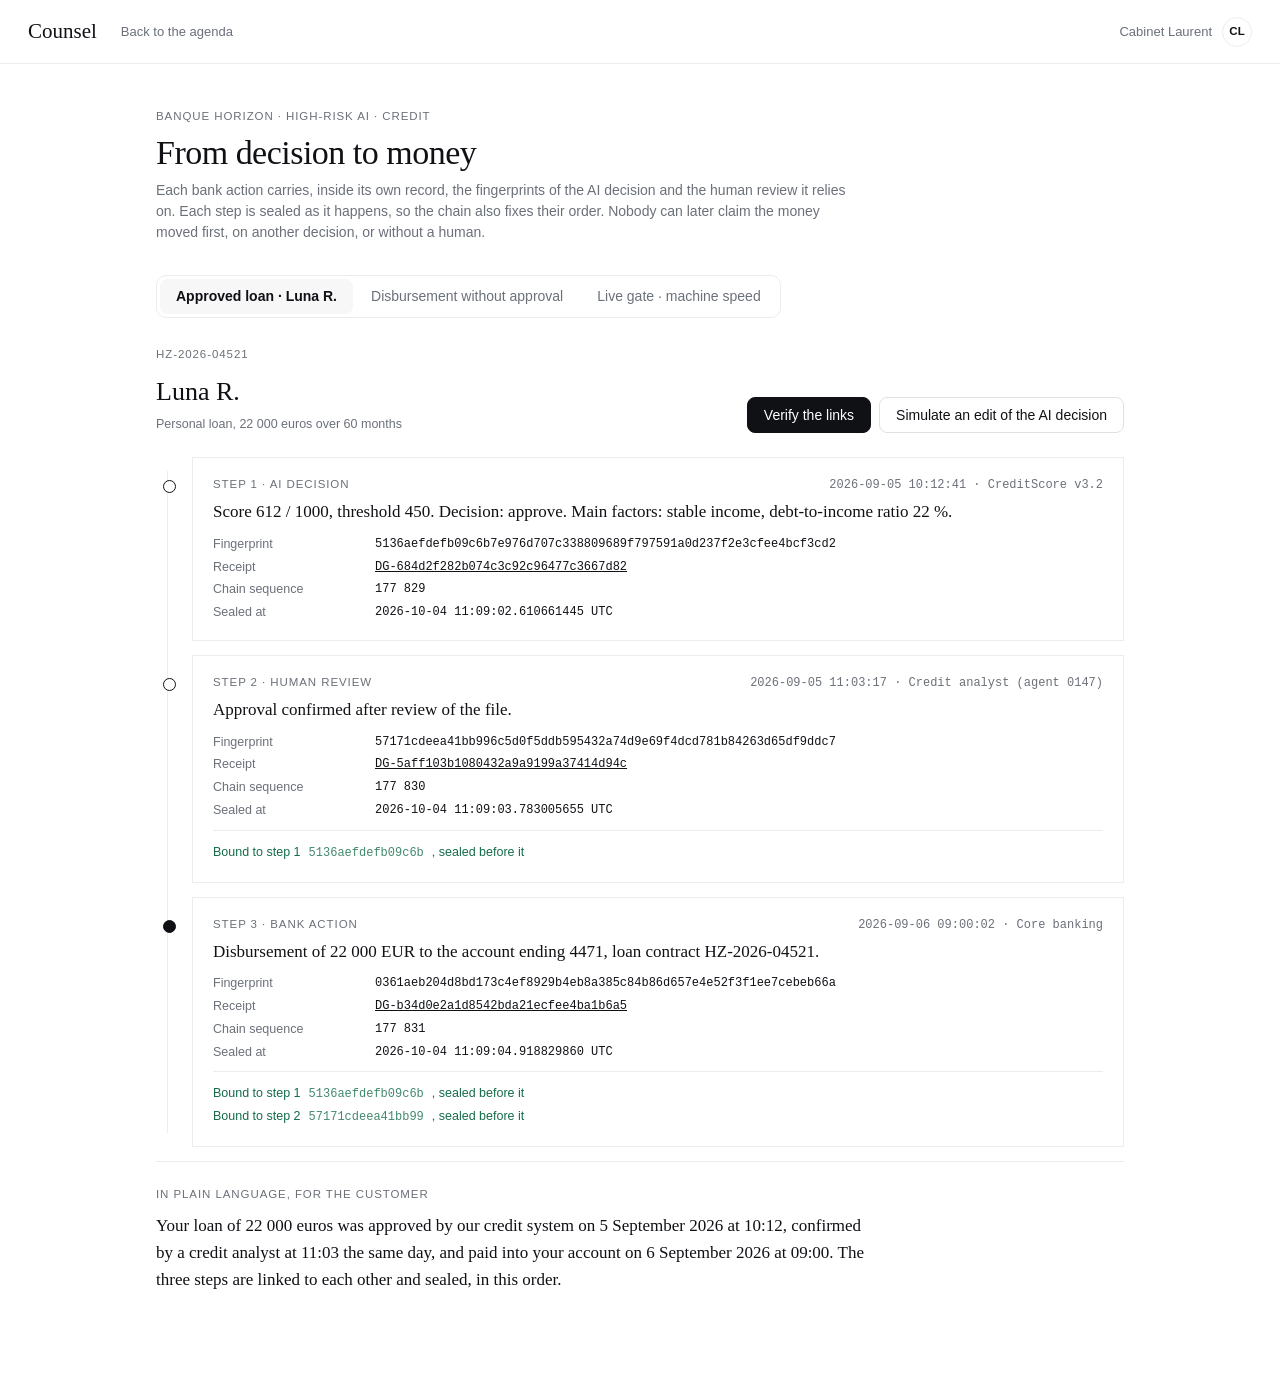
==== binding.html @ c463f679 "Counsel: the lawyer's application for disputes about AI decisions, built at the LLM x Law Hackathon " ====
<!doctype html>
<html lang="en">
<head>
<meta charset="utf-8">
<meta name="viewport" content="width=device-width, initial-scale=1">
<title>Counsel · Decision to money</title>
<style>
  :root {
    --ink: #0f1115; --body: #2b2f36; --muted: #6b7079; --faint: #a6aab1; --line: #ececef; --soft: #f7f7f8;
    --ok: #136c4a; --okbg: #f1f8f4; --risk: #b42318; --riskbg: #fdf4f3; --mark: #fbf6e9;
    --serif: "Iowan Old Style", "Palatino Linotype", Palatino, "Book Antiqua", Georgia, serif;
    --sans: Inter, -apple-system, "Segoe UI", Roboto, "Helvetica Neue", Arial, sans-serif;
    --mono: ui-monospace, "SF Mono", "Cascadia Mono", Consolas, monospace;
  }
  * { box-sizing: border-box; }
  html, body { margin: 0; background: #fff; color: var(--body); font: 14px/1.5 var(--sans); -webkit-font-smoothing: antialiased; }
  button { font: inherit; cursor: pointer; color: inherit; }
  a { color: inherit; }
  code { font-family: var(--mono); font-size: 12px; }
  .top { height: 64px; display: flex; align-items: center; gap: 24px; padding: 0 28px; border-bottom: 1px solid var(--line); position: sticky; top: 0; background: rgba(255,255,255,.96); backdrop-filter: blur(8px); z-index: 20; }
  .mark { font-family: var(--serif); font-size: 21px; color: var(--ink); text-decoration: none; }
  .back { font-size: 13px; color: var(--muted); text-decoration: none; }
  .back:hover { color: var(--ink); }
  .firm { margin-left: auto; display: flex; align-items: center; gap: 10px; color: var(--muted); font-size: 13px; }
  .av { width: 30px; height: 30px; border-radius: 50%; border: 1px solid var(--line); display: grid; place-items: center; font-size: 11.5px; color: var(--ink); font-weight: 600; }
  main { max-width: 1080px; margin: 0 auto; padding: 44px 56px 96px; }
  .eyebrow { font-size: 11.5px; letter-spacing: .08em; text-transform: uppercase; color: var(--muted); margin-bottom: 8px; }
  h1 { font-family: var(--serif); font-weight: 400; font-size: 34px; line-height: 1.15; letter-spacing: -.015em; color: var(--ink); margin: 0; }
  h2 { font-family: var(--serif); font-weight: 400; font-size: 21px; color: var(--ink); margin: 0 0 4px; }
  .lede { color: var(--muted); margin: 8px 0 0; max-width: 700px; }
  .note { font-size: 12.5px; color: var(--muted); }
  .row { display: flex; gap: 8px; flex-wrap: wrap; align-items: center; }
  .btn { height: 36px; padding: 0 16px; border-radius: 8px; border: 1px solid var(--ink); background: var(--ink); color: #fff; font-weight: 500; display: inline-flex; align-items: center; text-decoration: none; transition: opacity .15s; }
  .btn:hover { opacity: .86; }
  .btn.ghost { background: #fff; color: var(--ink); border-color: #dfe1e5; }
  .btn.ghost:hover { border-color: var(--faint); opacity: 1; }
  .vh { margin-bottom: 32px; }
  .seg { display: inline-flex; border: 1px solid var(--line); border-radius: 10px; padding: 3px; gap: 2px; margin-bottom: 28px; }
  .seg button { border: 0; background: none; padding: 7px 16px; border-radius: 8px; color: var(--muted); }
  .seg button.on { background: var(--soft); color: var(--ink); font-weight: 550; }
  .case-h { display: flex; justify-content: space-between; align-items: flex-end; gap: 24px; flex-wrap: wrap; margin-bottom: 24px; }
  .tl { position: relative; padding-left: 36px; }
  .tl::before { content: ""; position: absolute; left: 11px; top: 14px; bottom: 14px; width: 1px; background: var(--line); }
  .ev { position: relative; border: 1px solid var(--line); padding: 18px 20px; margin-bottom: 14px; background: #fff; }
  .ev::before { content: ""; position: absolute; left: -30px; top: 22px; width: 11px; height: 11px; border-radius: 50%; background: #fff; border: 1.5px solid var(--ink); }
  .ev.bank::before { background: var(--ink); }
  .ev.bad { border-color: #f1c9c4; background: var(--riskbg); }
  .ev.bad::before { border-color: var(--risk); background: var(--risk); }
  .ev.edited { border-color: #f1c9c4; }
  .ev-h { display: flex; justify-content: space-between; gap: 16px; flex-wrap: wrap; }
  .kind { font-size: 11.5px; letter-spacing: .08em; text-transform: uppercase; color: var(--muted); }
  .when { font-family: var(--mono); font-size: 12px; color: var(--muted); }
  .what { font-family: var(--serif); font-size: 17px; color: var(--ink); margin: 6px 0 10px; line-height: 1.45; }
  .meta { display: grid; grid-template-columns: 150px 1fr; gap: 4px 12px; font-size: 12.5px; }
  .meta span { color: var(--muted); }
  .meta code { color: var(--ink); word-break: break-all; }
  .links { margin-top: 10px; padding-top: 10px; border-top: 1px solid var(--line); font-size: 12.5px; }
  .lk { display: flex; gap: 8px; align-items: baseline; padding: 2px 0; }
  .lk.ok { color: var(--ok); } .lk.bad { color: var(--risk); }
  .lk code { color: inherit; opacity: .8; }
  .verdict { margin: 8px 0 28px; padding: 14px 18px; border-left: 2px solid; font-size: 14px; }
  .verdict.ok { color: var(--ok); background: var(--okbg); } .verdict.bad { color: var(--risk); background: var(--riskbg); }
  .verdict b { display: block; font-weight: 600; margin-bottom: 2px; }
  .plain { border-top: 1px solid var(--line); padding-top: 24px; margin-top: 12px; }
  .plain p { font-family: var(--serif); font-size: 17px; line-height: 1.6; color: var(--ink); max-width: 720px; margin: 8px 0 0; }
  .facts { display: grid; grid-template-columns: repeat(5, 1fr); border-top: 1px solid var(--line); border-bottom: 1px solid var(--line); margin: 8px 0 28px; }
  .facts > div { padding: 16px 18px 16px 0; }
  .facts > div + div { padding-left: 18px; border-left: 1px solid var(--line); }
  .facts span { display: block; font-size: 11.5px; letter-spacing: .06em; text-transform: uppercase; color: var(--muted); margin-bottom: 4px; }
  .facts b { font-family: var(--serif); font-weight: 400; font-size: 26px; color: var(--ink); font-variant-numeric: tabular-nums; }
  .facts small { display: block; color: var(--faint); font-size: 12px; }
  .rules { display: grid; grid-template-columns: repeat(5, 1fr); gap: 0; border: 1px solid var(--line); margin-bottom: 24px; }
  .rules div { padding: 12px 14px; font-size: 12.5px; color: var(--muted); }
  .rules div + div { border-left: 1px solid var(--line); }
  .rules b { display: block; color: var(--ink); font-weight: 550; font-size: 13px; }
  .tbl { width: 100%; border-collapse: collapse; }
  .tbl th { text-align: left; font-weight: 500; font-size: 11.5px; letter-spacing: .06em; text-transform: uppercase; color: var(--muted); padding: 0 14px 10px 0; border-bottom: 1px solid var(--line); }
  .tbl td { padding: 11px 14px 11px 0; border-bottom: 1px solid var(--line); font-size: 13px; vertical-align: top; }
  .tbl tbody tr { cursor: pointer; } .tbl tbody tr:hover td { background: var(--soft); }
  .tbl tr.on td { background: var(--mark); }
  .tbl .m { font-family: var(--mono); font-size: 12px; color: var(--muted); white-space: nowrap; }
  .reason { color: var(--risk); }
  .proofbox { border: 1px solid var(--line); padding: 18px 20px; margin-top: 24px; }
  .path { font-family: var(--mono); font-size: 11.5px; color: var(--muted); line-height: 1.7; max-height: 160px; overflow: auto; margin-top: 8px; word-break: break-all; }
  @media (max-width: 860px) {
    .facts, .rules { grid-template-columns: 1fr 1fr; } .facts > div + div, .rules div + div { border-left: 0; padding-left: 0; }
    .top { padding: 0 16px; } .firm span { display: none; }
    main { padding: 28px 16px 72px; }
    .meta { grid-template-columns: 1fr; }
  }
</style>
</head>
<body>
<header class="top">
  <a class="mark" href="index.html">Counsel</a>
  <a class="back" href="index.html">Back to the agenda</a>
  <div class="firm"><span>Cabinet Laurent</span><div class="av">CL</div></div>
</header>

<main>
  <div class="vh"><div class="eyebrow">Banque Horizon · high-risk AI · credit</div><h1>From decision to money</h1>
    <p class="lede">Each bank action carries, inside its own record, the fingerprints of the AI decision and the human review it relies on. Each step is sealed as it happens, so the chain also fixes their order. Nobody can later claim the money moved first, on another decision, or without a human.</p></div>
  <div class="seg" id="seg"><button data-case="0" class="on">Approved loan · Luna R.</button><button data-case="1">Disbursement without approval</button><button data-case="2">Live gate · machine speed</button></div>
  <div id="case"></div>
</main>

<script>
/* Fictional bank and customers. Each event: leaf = SHA-256(random value + "\n" + record).
   A bank action's record contains the leaves of the events it relies on ("binds"). */
const CASES = [
  { ref: "HZ-2026-04521", who: "Luna R.", title: "Personal loan, 22 000 euros over 60 months", events: [
    { n: 1, kind: "AI decision", at: "2026-09-05 10:12:41", system: "CreditScore v3.2", decision: "approve",
      text: "Score 612 / 1000, threshold 450. Decision: approve. Main factors: stable income, debt-to-income ratio 22 %." },
    { n: 2, kind: "Human review", at: "2026-09-05 11:03:17", system: "Credit analyst (agent 0147)", decision: "confirmed", bindsTo: [1],
      text: "Approval confirmed after review of the file." },
    { n: 3, kind: "Bank action", at: "2026-09-06 09:00:02", system: "Core banking", bank: true, bindsTo: [1, 2],
      text: "Disbursement of 22 000 EUR to the account ending 4471, loan contract HZ-2026-04521." } ],
    salts: ["3e8a1f6c0d9b2e7a4c5f8b1d6e0a9c32", "b72d4e9a1c6f3b8e0d5a2c7f9e1b4d68", "0f6c3a9e2d7b1f4c8e5a0d3b6f9c2e15"] },
  { ref: "HZ-2026-04588", who: "File HZ-2026-04588", title: "Personal loan, 9 500 euros over 36 months", events: [
    { n: 1, kind: "AI decision", at: "2026-09-18 14:22:09", system: "CreditScore v3.2", decision: "refuse",
      text: "Score 391 / 1000, threshold 450. Decision: refuse. Main factors: debt-to-income ratio 47 %, recent payment incidents." },
    { n: 2, kind: "Bank action", at: "2026-09-18 16:40:55", system: "Core banking", bank: true, bindsTo: [],
      text: "Disbursement of 9 500 EUR to the account ending 2290, loan contract HZ-2026-04588." } ],
    salts: ["d41c7e2a9f0b6d3e8c1a5f2b7e4d0c96", "6a0e3d8b2f5c9e1a7d4b0f6c3e8a2d51"] }
];
/* Real receipts, production chain, sealed in this order (demo1, 4 October 2026). Do not edit the events or random values. */
const RECEIPTS = [
  [{ id: "DG-684d2f282b074c3c92c96477c3667d82", seq: 177829, ns: "1791112142610661445" },
   { id: "DG-5aff103b1080432a9a9199a37414d94c", seq: 177830, ns: "1791112143783005655" },
   { id: "DG-b34d0e2a1d8542bda21ecfee4ba1b6a5", seq: 177831, ns: "1791112144918829860" }],
  [{ id: "DG-ecfeb9b0c8854c5e8738f6a73da0c3c7", seq: 177832, ns: "1791112146118352904" },
   { id: "DG-bfef67c50137499c9078c299ecd894c8", seq: 177833, ns: "1791112147284500848" }]
];

/* ---------- SHA-256 ---------- */
function sha256js(msg) {
  const K = [0x428a2f98,0x71374491,0xb5c0fbcf,0xe9b5dba5,0x3956c25b,0x59f111f1,0x923f82a4,0xab1c5ed5,
    0xd807aa98,0x12835b01,0x243185be,0x550c7dc3,0x72be5d74,0x80deb1fe,0x9bdc06a7,0xc19bf174,
    0xe49b69c1,0xefbe4786,0x0fc19dc6,0x240ca1cc,0x2de92c6f,0x4a7484aa,0x5cb0a9dc,0x76f988da,
    0x983e5152,0xa831c66d,0xb00327c8,0xbf597fc7,0xc6e00bf3,0xd5a79147,0x06ca6351,0x14292967,
    0x27b70a85,0x2e1b2138,0x4d2c6dfc,0x53380d13,0x650a7354,0x766a0abb,0x81c2c92e,0x92722c85,
    0xa2bfe8a1,0xa81a664b,0xc24b8b70,0xc76c51a3,0xd192e819,0xd6990624,0xf40e3585,0x106aa070,
    0x19a4c116,0x1e376c08,0x2748774c,0x34b0bcb5,0x391c0cb3,0x4ed8aa4a,0x5b9cca4f,0x682e6ff3,
    0x748f82ee,0x78a5636f,0x84c87814,0x8cc70208,0x90befffa,0xa4506ceb,0xbef9a3f7,0xc67178f2];
  const H = [0x6a09e667,0xbb67ae85,0x3c6ef372,0xa54ff53a,0x510e527f,0x9b05688c,0x1f83d9ab,0x5be0cd19];
  const len = msg.length, total = ((len + 9 + 63) >> 6) << 6, m = new Uint8Array(total);
  m.set(msg); m[len] = 0x80;
  const bits = len * 8, dv = new DataView(m.buffer);
  dv.setUint32(total - 8, Math.floor(bits / 0x100000000)); dv.setUint32(total - 4, bits >>> 0);
  const W = new Uint32Array(64), r = (x, n) => (x >>> n) | (x << (32 - n));
  for (let o = 0; o < total; o += 64) {
    for (let i = 0; i < 16; i++) W[i] = dv.getUint32(o + i * 4);
    for (let i = 16; i < 64; i++) {
      const s0 = r(W[i-15], 7) ^ r(W[i-15], 18) ^ (W[i-15] >>> 3), s1 = r(W[i-2], 17) ^ r(W[i-2], 19) ^ (W[i-2] >>> 10);
      W[i] = (W[i-16] + s0 + W[i-7] + s1) >>> 0;
    }
    let [a, b, c, d, e, f, g, h] = H;
    for (let i = 0; i < 64; i++) {
      const t1 = (h + (r(e, 6) ^ r(e, 11) ^ r(e, 25)) + ((e & f) ^ (~e & g)) + K[i] + W[i]) >>> 0;
      const t2 = ((r(a, 2) ^ r(a, 13) ^ r(a, 22)) + ((a & b) ^ (a & c) ^ (b & c))) >>> 0;
      h = g; g = f; f = e; e = (d + t1) >>> 0; d = c; c = b; b = a; a = (t1 + t2) >>> 0;
    }
    H[0] = (H[0] + a) >>> 0; H[1] = (H[1] + b) >>> 0; H[2] = (H[2] + c) >>> 0; H[3] = (H[3] + d) >>> 0;
    H[4] = (H[4] + e) >>> 0; H[5] = (H[5] + f) >>> 0; H[6] = (H[6] + g) >>> 0; H[7] = (H[7] + h) >>> 0;
  }
  return H.map(x => x.toString(16).padStart(8, "0")).join("");
}
const enc = x => new TextEncoder().encode(x);

/* What the bank sealed at the time: each record includes the fingerprints of the events it binds to. */
const record = (ev, binds) => JSON.stringify({ n: ev.n, kind: ev.kind, at: ev.at, system: ev.system, decision: ev.decision || null, text: ev.text, binds });
const SEALED = CASES.map(c => {
  const leaves = [];
  c.events.forEach((ev, i) => {
    const binds = (ev.bindsTo || []).map(k => leaves[k - 1]);
    leaves.push(sha256js(enc(c.salts[i] + "\n" + record(ev, binds))));
  });
  return leaves;
});

let cur = 0;
const edits = [{}, {}];
const $ = id => document.getElementById(id);
const VERIFY = id => `https://www.recognitium.com/verify/${encodeURIComponent(id)}`;
const fmtSeq = n => String(n).replace(/\B(?=(\d{3})+(?!\d))/g, " ");
const nsUTC = ns => new Date(+ns.slice(0, -9) * 1000).toISOString().slice(0, 19).replace("T", " ") + "." + ns.slice(-9) + " UTC";
const MONTHS = ["January", "February", "March", "April", "May", "June", "July", "August", "September", "October", "November", "December"];
const day = at => { const [y, m, d] = at.slice(0, 10).split("-"); return `${+d} ${MONTHS[+m - 1]} ${y}`; };

/* The lawyer's check: recompute each event from what was disclosed, then test every link and the order. */
function check(ci) {
  const c = CASES[ci], seals = SEALED[ci], now = [], out = [];
  c.events.forEach((ev0, i) => {
    const ev = edits[ci][ev0.n] ? { ...ev0, text: edits[ci][ev0.n] } : ev0;
    const binds = (ev.bindsTo || []).map(k => seals[k - 1]); // the fingerprints written inside the record when it was sealed
    const leaf = sha256js(enc(c.salts[i] + "\n" + record(ev, binds)));
    now.push(leaf);
    const intact = leaf === seals[i];
    const links = (ev.bindsTo || []).map(k => {
      const r = RECEIPTS[ci][k - 1], mine = RECEIPTS[ci][i];
      const still = now[k - 1] === seals[k - 1];
      const before = !r || !mine || r.seq < mine.seq;
      return { k, ok: still && before, still, before };
    });
    out.push({ ev, leaf, intact, links });
  });
  const findings = [];
  out.forEach(o => { if (!o.intact) findings.push(`Step ${o.ev.n} (${o.ev.kind}) was changed after it was sealed.`); });
  out.forEach(o => o.links.forEach(l => { if (!l.still) findings.push(`Step ${o.ev.n} relies on step ${l.k}, which no longer matches the version it was bound to.`); }));
  out.filter(o => o.ev.kind === "Bank action").forEach(o => {
    const bound = (o.ev.bindsTo || []).map(k => c.events[k - 1]);
    const approved = bound.some(b => b.kind === "AI decision" && b.decision === "approve");
    const human = bound.some(b => b.kind === "Human review");
    if (!approved) {
      const any = c.events.find(e => e.kind === "AI decision");
      findings.push(`Money moved without a recorded approval. The disbursement references no decision${any ? `, and the only AI decision on file was to ${any.decision}` : ""}.`);
    } else if (!human) findings.push("Money moved on an AI decision with no recorded human review.");
  });
  return { out, findings };
}

function render() {
  document.querySelectorAll("#seg button").forEach(b => b.classList.toggle("on", +b.dataset.case === cur));
  if (cur === 2) return renderGate();
  const c = CASES[cur], { out, findings } = check(cur), ok = !findings.length;
  const plain = ok
    ? `Your loan of 22 000 euros was approved by our credit system on ${day(c.events[0].at)} at ${c.events[0].at.slice(11, 16)}, confirmed by a credit analyst at ${c.events[1].at.slice(11, 16)} the same day, and paid into your account on ${day(c.events[2].at)} at ${c.events[2].at.slice(11, 16)}. The three steps are linked to each other and sealed, in this order.`
    : cur === 1 && !Object.keys(edits[1]).length
      ? `On ${day(c.events[1].at)} at ${c.events[1].at.slice(11, 16)}, 9 500 euros were paid out on file ${c.ref}. The only AI decision on file, at ${c.events[0].at.slice(11, 16)} the same day, was a refusal, and no human review is recorded. The payment does not refer to any decision. This needs an explanation before anyone answers the customer.`
      : `The record no longer holds together: at least one step was changed after it was sealed. Nothing in it can be relied on until the bank produces the original.`;
  $("case").innerHTML = `
    <div class="case-h"><div><div class="eyebrow">${c.ref}</div><h2 style="font-size:26px">${c.who}</h2><div class="note">${c.title}</div></div>
      <div class="row"><button class="btn" data-act="verify">Verify the links</button>${cur === 0 ? `<button class="btn ghost" data-act="edit">${edits[0][1] ? "Undo the edit" : "Simulate an edit of the AI decision"}</button>` : ""}</div></div>
    <div id="verdict"></div>
    <div class="tl">${out.map((o, i) => {
      const r = RECEIPTS[cur][i], bad = !o.intact || o.links.some(l => !l.ok) || (o.ev.kind === "Bank action" && findings.some(f => f.startsWith("Money")));
      return `<div class="ev${o.ev.bank ? " bank" : ""}${bad ? " bad" : ""}">
        <div class="ev-h"><span class="kind">Step ${o.ev.n} · ${o.ev.kind}</span><span class="when">${o.ev.at} · ${o.ev.system}</span></div>
        <div class="what">${o.ev.text}</div>
        <div class="meta"><span>Fingerprint</span><code>${o.leaf}</code>
          ${r ? `<span>Receipt</span><code><a href="${VERIFY(r.id)}" target="_blank" rel="noopener">${r.id}</a></code><span>Chain sequence</span><code>${fmtSeq(r.seq)}</code><span>Sealed at</span><code>${nsUTC(r.ns)}</code>` : ""}</div>
        ${o.ev.kind !== "AI decision" ? `<div class="links">${o.links.length ? o.links.map(l => `<div class="lk ${l.ok ? "ok" : "bad"}">${l.ok ? "Bound to" : "Broken link to"} step ${l.k} <code>${SEALED[cur][l.k - 1].slice(0, 16)}</code>${l.ok ? (RECEIPTS[cur][l.k - 1] ? ", sealed before it" : "") : !l.still ? ", which changed since" : ", sealed after it"}</div>`).join("")
          : `<div class="lk bad">Bound to nothing: this record carries no decision fingerprint.</div>`}</div>` : ""}
      </div>`; }).join("")}</div>
    <div class="plain"><div class="eyebrow">${ok ? "In plain language, for the customer" : "In plain language, for the lawyer"}</div><p>${plain}</p></div>`;
}

/* ---------- the live gate: every state change verified before it commits, at machine speed ---------- */
/* The sealed Merkle root of the whole stream (production chain, demo1). Do not edit STREAM: this seals its exact output. */
const GATE_RECEIPT = { id: "DG-8f5ff1f17f434b2b8f0dbffca1412d92", seq: 177848, ns: "1791112545607752342", hash: "1626b50c6e28f115cee43d2d900f74a02517ea09e7704222335007d08d3494d3" };
const STREAM = (() => {
  let s = 4102026;
  const rnd = () => (s = (s * 1103515245 + 12345) % 2147483648) / 2147483648;
  const hex = n => Array.from({ length: n }, () => "0123456789abcdef"[Math.floor(rnd() * 16)]).join("");
  const t0 = Date.UTC(2026, 9, 2, 7, 0, 0);
  const fmt = ms => new Date(ms + 2 * 3600e3).toISOString().slice(0, 19).replace("T", " ");
  const decisions = [], ev = [];
  let t = t0;
  for (let i = 0; i < 600; i++) {
    t += 2000 + Math.floor(rnd() * 8000);
    const amount = (3 + Math.floor(rnd() * 37)) * 500, score = 300 + Math.floor(rnd() * 600);
    const d = { i, kind: "AI decision", t, at: fmt(t), contract: "HZ-2026-" + String(10000 + i).padStart(5, "0"), amount, score, decision: score >= 450 ? "approve" : "refuse", salt: hex(32) };
    d.leaf = sha256js(enc(d.salt + "\n" + JSON.stringify({ kind: d.kind, at: d.at, contract: d.contract, amount: d.amount, score: d.score, decision: d.decision })));
    decisions.push(d); ev.push(d);
  }
  const req = (t, d, extra = {}) => ({ kind: "State change", t, contract: d ? d.contract : "HZ-2026-" + (90000 + Math.floor(rnd() * 999)), amount: d ? d.amount : (4 + Math.floor(rnd() * 20)) * 500,
    account: "…" + (1000 + Math.floor(rnd() * 8999)), ref: d ? d.leaf : null, salt: hex(32), ...extra });
  decisions.filter(d => d.decision === "approve").forEach(d => ev.push(req(d.t + 30000 + Math.floor(rnd() * 270000), d)));
  [37, 211, 404].forEach(k => { const d = decisions.filter(x => x.decision === "approve")[k % 300]; ev.push(req(d.t + 900000, d)); });       // replay
  [88, 150].forEach(k => { const d = decisions.filter(x => x.decision === "approve")[k]; ev.push(req(d.t + 400000, d, { amount: d.amount + 2500 })); }); // above the approval
  [12, 140].forEach(k => { const d = decisions.filter(x => x.decision === "refuse")[k]; ev.push(req(d.t + 120000, d)); });                   // cites a refusal
  [t0 + 1800000, t0 + 3600000].forEach(tt => ev.push(req(tt, null)));                                                                        // cites nothing
  ev.push(req(t0 + 2400000, null, { ref: sha256js(enc("not a sealed decision")) }));                                                         // cites a forged fingerprint
  { const d = decisions[520]; ev.push(req(decisions[400].t + 1000, d)); }                                                                    // cites a decision sealed later
  ev.sort((a, b) => a.t - b.t || (a.kind === "AI decision" ? -1 : 1));
  ev.forEach(e => { e.at = fmt(e.t); });
  return { decisions, ev };
})();

function runGate() {
  const t0 = performance.now();
  const sealed = new Map(), used = new Set(), records = [], blocked = [];
  let committed = 0;
  for (const e of STREAM.ev) {
    if (e.kind === "AI decision") { sealed.set(e.leaf, e); records.push(e.leaf); continue; }
    let reason = null;
    const d = e.ref ? sealed.get(e.ref) : null;
    if (!e.ref) reason = "Cites no decision";
    else if (!d) reason = STREAM.decisions.some(x => x.leaf === e.ref) ? "Cites a decision sealed after the request" : "Cites a fingerprint that is not in the sealed chain";
    else if (d.decision !== "approve") reason = "Cites a refusal";
    else if (d.contract !== e.contract || e.amount > d.amount) reason = "Amount above the approved amount";
    else if (used.has(e.ref)) reason = "Decision already used";
    if (!reason) { used.add(e.ref); committed++; }
    const rec = { kind: e.kind, at: e.at, contract: e.contract, amount: e.amount, account: e.account, binds: e.ref ? [e.ref] : [], outcome: reason ? "refused" : "committed", reason };
    const leaf = sha256js(enc(e.salt + "\n" + JSON.stringify(rec)));
    records.push(leaf);
    if (reason) blocked.push({ ...rec, leaf, idx: records.length - 1 });
  }
  const levels = [records];
  while (levels[levels.length - 1].length > 1) {
    const L = levels[levels.length - 1], up = [];
    for (let i = 0; i < L.length; i += 2) up.push(sha256js(enc(L[i] + (L[i + 1] || L[i]))));
    levels.push(up);
  }
  const ms = performance.now() - t0;
  return { changes: STREAM.ev.length - STREAM.decisions.length, decisions: STREAM.decisions.length, committed, blocked, records, levels, root: levels[levels.length - 1][0], ms };
}

function proofFor(levels, idx) {
  const path = [];
  for (let l = 0; l < levels.length - 1; l++) {
    const L = levels[l], sib = idx ^ 1;
    path.push({ hash: L[sib] !== undefined ? L[sib] : L[idx], left: (idx & 1) === 1 });
    idx >>= 1;
  }
  return path;
}
const climb = (leaf, path) => path.reduce((h, p) => sha256js(enc(p.left ? p.hash + h : h + p.hash)), leaf);

let gate = null, gateSel = null;
function renderGate() {
  const g = gate, n = x => String(x).replace(/\B(?=(\d{3})+(?!\d))/g, " ");
  const b = gateSel !== null && g ? g.blocked[gateSel] : null, path = b ? proofFor(g.levels, b.idx) : null;
  $("case").innerHTML = `
    <div class="case-h"><div><div class="eyebrow">Banque Horizon · Friday 2 October 2026 · core banking stream</div><h2 style="font-size:26px">Every state change, checked before it commits</h2>
      <div class="note">A bank changes state faster than any human can check. The gate verifies each change against the sealed chain, with SHA-256 only, then seals the outcome.</div></div>
      <button class="btn" data-act="run">${g ? "Run the stream again" : "Run the day's stream"}</button></div>
    <div class="rules"><div><b>Exists</b>The cited decision is in the sealed chain</div><div><b>Approves</b>It is an approval, not a refusal</div><div><b>Matches</b>Same contract, amount not above</div><div><b>Before</b>Sealed before the request</div><div><b>Single use</b>Never used by another change</div></div>
    ${g ? `<div class="facts">
      <div><span>State changes</span><b>${n(g.changes)}</b><small>after ${n(g.decisions)} AI decisions</small></div>
      <div><span>Committed</span><b>${n(g.committed)}</b><small>each bound to its decision</small></div>
      <div><span>Blocked</span><b style="color:var(--risk)">${g.blocked.length}</b><small>sealed with their reason</small></div>
      <div><span>Verification</span><b>${g.ms < 1000 ? Math.round(g.ms) + " ms" : (g.ms / 1000).toFixed(1) + " s"}</b><small>for the whole day, in this browser</small></div>
      <div><span>Rate</span><b>${n(Math.round(g.records.length / (g.ms / 1000)))}</b><small>records per second</small></div></div>
    <div class="verdict ${GATE_RECEIPT.id && g.root !== GATE_RECEIPT.hash ? "bad" : "ok"}"><b>${n(g.records.length)} records, one seal.</b>Merkle root <code>${g.root}</code>${GATE_RECEIPT.id ? `<br>${g.root === GATE_RECEIPT.hash ? "Matches" : "Does NOT match"} receipt <a href="${VERIFY(GATE_RECEIPT.id)}" target="_blank" rel="noopener">${GATE_RECEIPT.id}</a>, chain sequence ${fmtSeq(GATE_RECEIPT.seq)}.` : ""}</div>
    <div class="sec-h" style="display:flex;justify-content:space-between;align-items:baseline;margin:8px 0 12px"><h2>Blocked before they committed</h2><span class="note">Each goes to a human queue. Click one for its proof.</span></div>
    <table class="tbl"><thead><tr><th>Time</th><th>Contract</th><th>Amount</th><th>Reason</th></tr></thead><tbody>
      ${g.blocked.map((x, i) => `<tr data-b="${i}" class="${gateSel === i ? "on" : ""}"><td class="m">${x.at}</td><td class="m">${x.contract}</td><td class="m">${n(x.amount)} EUR</td><td class="reason">${x.reason}</td></tr>`).join("")}</tbody></table>
    ${b ? `<div class="proofbox"><div class="eyebrow">Proof for this refusal, without disclosing the other ${n(g.records.length - 1)} records</div>
      <div class="meta"><span>Record fingerprint</span><code>${b.leaf}</code><span>Position</span><code>${n(b.idx + 1)} of ${n(g.records.length)}</code><span>Inclusion path</span><code>${path.length} hashes</code></div>
      <div class="path">${path.map((p, k) => `${k + 1}. ${p.left ? "left " : "right"} ${p.hash}`).join("<br>")}</div>
      <div class="row" style="margin-top:14px"><button class="btn" data-act="incl">Verify inclusion</button></div><div id="inclres"></div></div>` : ""}`
    : `<p class="note">${n(STREAM.decisions.length)} AI decisions and ${n(STREAM.ev.length - STREAM.decisions.length)} core banking requests from one day, with a few anomalies hidden inside: replays, amounts above the approval, payments citing refusals, citing nothing, citing a forged fingerprint, or citing a decision sealed later.</p>`}`;
}

document.addEventListener("click", e => {
  const s = e.target.closest("#seg button");
  if (s) { cur = +s.dataset.case; return render(); }
  const tr = e.target.closest("tr[data-b]");
  if (tr) { gateSel = +tr.dataset.b; return renderGate(); }
  const el = e.target.closest("[data-act]");
  if (!el) return;
  if (el.dataset.act === "run") { gate = runGate(); gateSel = null; return renderGate(); }
  if (el.dataset.act === "incl") {
    const b = gate.blocked[gateSel], ok = climb(b.leaf, proofFor(gate.levels, b.idx)) === gate.root;
    $("inclres").innerHTML = `<div class="verdict ${ok ? "ok" : "bad"}" style="margin:14px 0 0">${ok ? `<b>Included.</b>Climbing ${proofFor(gate.levels, b.idx).length} hashes from this record reaches the sealed root. This refusal was recorded that day, and cannot be removed without breaking the seal.` : "<b>Not included.</b>"}</div>`;
    return;
  }
  if (el.dataset.act === "edit") {
    if (edits[0][1]) delete edits[0][1]; else edits[0][1] = CASES[0].events[0].text.replace("612", "512");
    render(); return;
  }
  if (el.dataset.act === "verify") {
    const { findings } = check(cur);
    $("verdict").innerHTML = findings.length
      ? `<div class="verdict bad"><b>${findings.length === 1 ? "One finding" : findings.length + " findings"}</b>${findings.join("<br>")}</div>`
      : `<div class="verdict ok"><b>Every link holds.</b>The AI decision, the human review and the payment are each unchanged; each one carries the fingerprint of the step before it, and the chain sealed them in this order.</div>`;
  }
});

render();
</script>
</body>
</html>
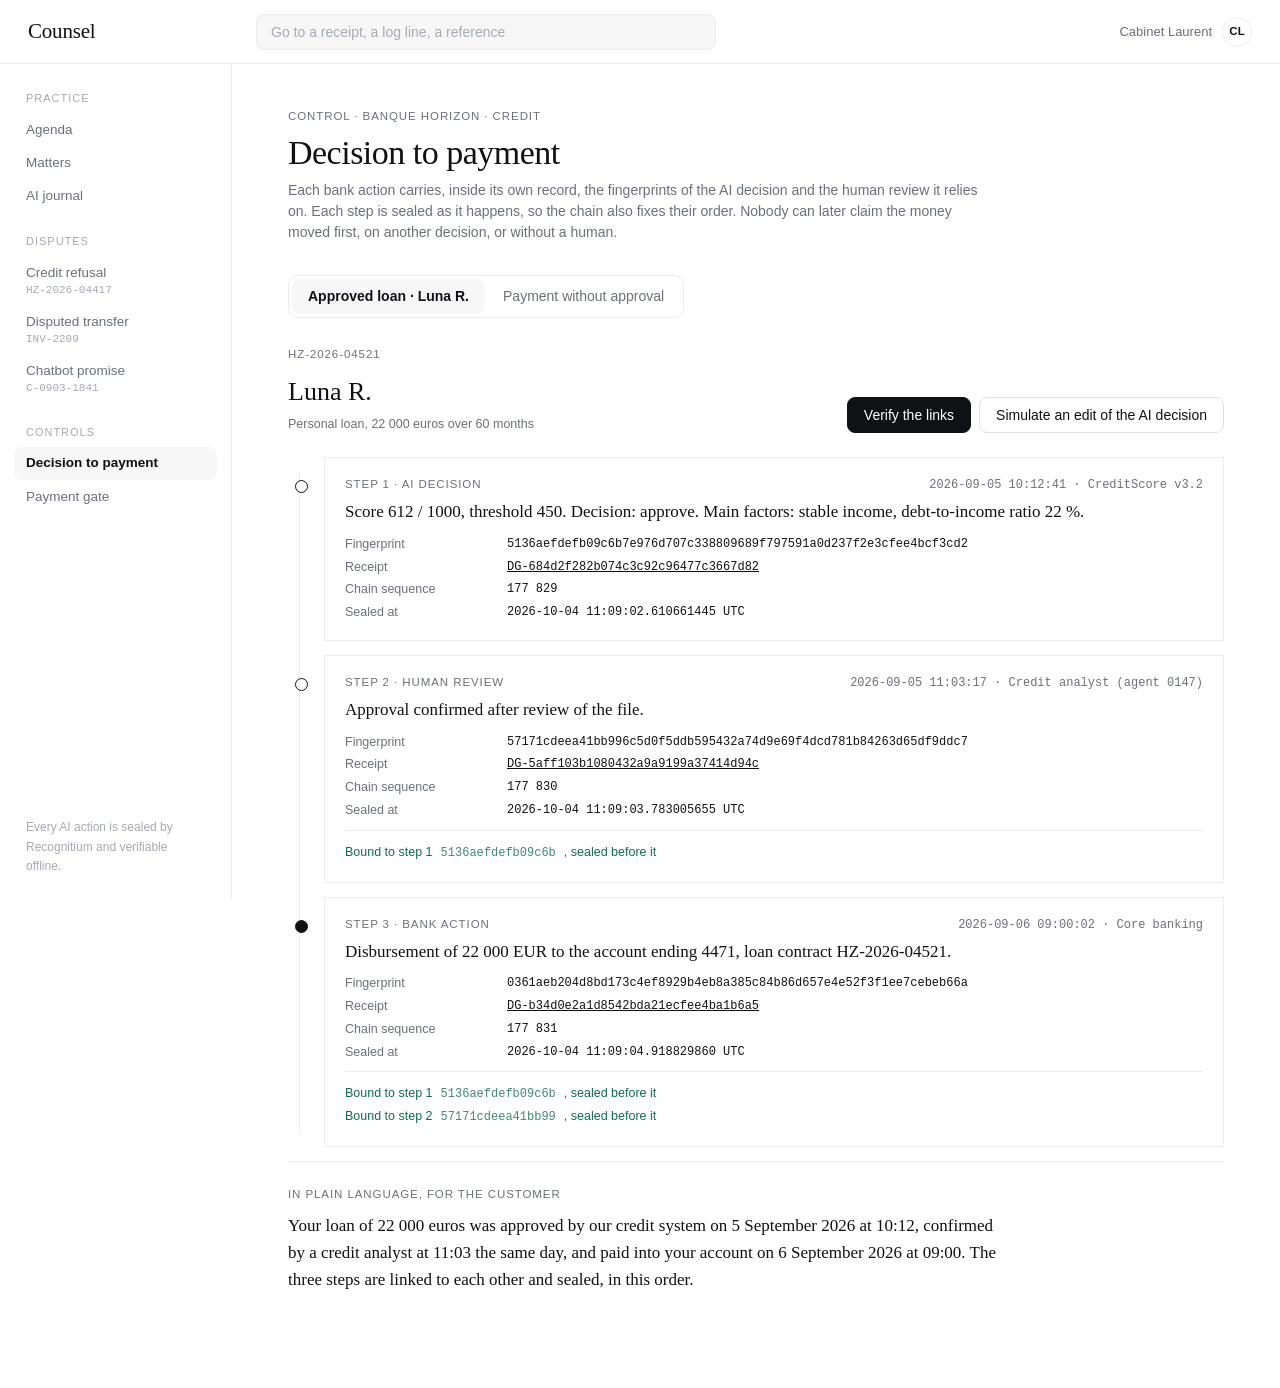
==== commit afef936a: "One app, one menu: Practice (Agenda, Matters, AI journal), Disputes (Credit refusal, Disputed transf" ====
--- a/binding.html
+++ b/binding.html
@@ -3,7 +3,7 @@
 <head>
 <meta charset="utf-8">
 <meta name="viewport" content="width=device-width, initial-scale=1">
-<title>Counsel · Decision to money</title>
+<title>Counsel · Controls</title>
 <style>
   :root {
     --ink: #0f1115; --body: #2b2f36; --muted: #6b7079; --faint: #a6aab1; --line: #ececef; --soft: #f7f7f8;
@@ -17,12 +17,6 @@
   button { font: inherit; cursor: pointer; color: inherit; }
   a { color: inherit; }
   code { font-family: var(--mono); font-size: 12px; }
-  .top { height: 64px; display: flex; align-items: center; gap: 24px; padding: 0 28px; border-bottom: 1px solid var(--line); position: sticky; top: 0; background: rgba(255,255,255,.96); backdrop-filter: blur(8px); z-index: 20; }
-  .mark { font-family: var(--serif); font-size: 21px; color: var(--ink); text-decoration: none; }
-  .back { font-size: 13px; color: var(--muted); text-decoration: none; }
-  .back:hover { color: var(--ink); }
-  .firm { margin-left: auto; display: flex; align-items: center; gap: 10px; color: var(--muted); font-size: 13px; }
-  .av { width: 30px; height: 30px; border-radius: 50%; border: 1px solid var(--line); display: grid; place-items: center; font-size: 11.5px; color: var(--ink); font-weight: 600; }
   main { max-width: 1080px; margin: 0 auto; padding: 44px 56px 96px; }
   .eyebrow { font-size: 11.5px; letter-spacing: .08em; text-transform: uppercase; color: var(--muted); margin-bottom: 8px; }
   h1 { font-family: var(--serif); font-weight: 400; font-size: 34px; line-height: 1.15; letter-spacing: -.015em; color: var(--ink); margin: 0; }
@@ -84,26 +78,26 @@
   .path { font-family: var(--mono); font-size: 11.5px; color: var(--muted); line-height: 1.7; max-height: 160px; overflow: auto; margin-top: 8px; word-break: break-all; }
   @media (max-width: 860px) {
     .facts, .rules { grid-template-columns: 1fr 1fr; } .facts > div + div, .rules div + div { border-left: 0; padding-left: 0; }
-    .top { padding: 0 16px; } .firm span { display: none; }
     main { padding: 28px 16px 72px; }
     .meta { grid-template-columns: 1fr; }
   }
 </style>
+<link rel="stylesheet" href="shell.css">
 </head>
 <body>
-<header class="top">
-  <a class="mark" href="index.html">Counsel</a>
-  <a class="back" href="index.html">Back to the agenda</a>
-  <div class="firm"><span>Cabinet Laurent</span><div class="av">CL</div></div>
-</header>
+<header class="top" id="top"></header>
+<div class="shell">
+<nav class="rail" id="rail"></nav>
 
 <main>
-  <div class="vh"><div class="eyebrow">Banque Horizon · high-risk AI · credit</div><h1>From decision to money</h1>
-    <p class="lede">Each bank action carries, inside its own record, the fingerprints of the AI decision and the human review it relies on. Each step is sealed as it happens, so the chain also fixes their order. Nobody can later claim the money moved first, on another decision, or without a human.</p></div>
-  <div class="seg" id="seg"><button data-case="0" class="on">Approved loan · Luna R.</button><button data-case="1">Disbursement without approval</button><button data-case="2">Live gate · machine speed</button></div>
+  <div class="vh"><div class="eyebrow" id="eyebrow">Control · Banque Horizon · credit</div><h1 id="title">Decision to payment</h1>
+    <p class="lede" id="lede">Each bank action carries, inside its own record, the fingerprints of the AI decision and the human review it relies on. Each step is sealed as it happens, so the chain also fixes their order. Nobody can later claim the money moved first, on another decision, or without a human.</p></div>
+  <div class="seg" id="seg"><button data-case="0" class="on">Approved loan · Luna R.</button><button data-case="1">Payment without approval</button></div>
   <div id="case"></div>
 </main>
-
+</div>
+
+<script src="shell.js" data-page="decision"></script>
 <script>
 /* Fictional bank and customers. Each event: leaf = SHA-256(random value + "\n" + record).
    A bank action's record contains the leaves of the events it relies on ("binds"). */
@@ -322,8 +316,7 @@
   const g = gate, n = x => String(x).replace(/\B(?=(\d{3})+(?!\d))/g, " ");
   const b = gateSel !== null && g ? g.blocked[gateSel] : null, path = b ? proofFor(g.levels, b.idx) : null;
   $("case").innerHTML = `
-    <div class="case-h"><div><div class="eyebrow">Banque Horizon · Friday 2 October 2026 · core banking stream</div><h2 style="font-size:26px">Every state change, checked before it commits</h2>
-      <div class="note">A bank changes state faster than any human can check. The gate verifies each change against the sealed chain, with SHA-256 only, then seals the outcome.</div></div>
+    <div class="case-h"><div><div class="eyebrow">Friday 2 October 2026 · core banking stream</div><h2 style="font-size:26px">One day: 600 decisions, 438 payments</h2></div>
       <button class="btn" data-act="run">${g ? "Run the stream again" : "Run the day's stream"}</button></div>
     <div class="rules"><div><b>Exists</b>The cited decision is in the sealed chain</div><div><b>Approves</b>It is an approval, not a refusal</div><div><b>Matches</b>Same contract, amount not above</div><div><b>Before</b>Sealed before the request</div><div><b>Single use</b>Never used by another change</div></div>
     ${g ? `<div class="facts">
@@ -368,7 +361,19 @@
   }
 });
 
-render();
+/* Two entries in the menu: #decision (the two cases) and #gate (the live gate). */
+const LEDE_DECISION = $("lede").textContent;
+function mode() {
+  const gate = location.hash === "#gate";
+  if (gate) cur = 2; else if (cur === 2) cur = 0;
+  $("seg").style.display = gate ? "none" : "";
+  $("title").textContent = gate ? "Payment gate" : "Decision to payment";
+  $("lede").textContent = gate ? "A bank changes state faster than any human can check. Before each payment commits, the gate verifies the decision it cites against the sealed chain, with SHA-256 only, then seals the outcome. Machines check every transition; people set the rules and review what is blocked." : LEDE_DECISION;
+  Shell.setActive(gate ? "gate" : "decision");
+  render();
+}
+window.addEventListener("hashchange", mode);
+mode();
 </script>
 </body>
 </html>
--- a/shell.css
+++ b/shell.css
@@ -0,0 +1,34 @@
+/* Counsel shell: one header and one menu on every page. Colours and fonts come from each page's :root. */
+.top { height: 64px; display: flex; align-items: center; gap: 24px; padding: 0 28px; border-bottom: 1px solid var(--line); position: sticky; top: 0; background: rgba(255,255,255,.96); backdrop-filter: blur(8px); z-index: 20; }
+.mark { font-family: var(--serif); font-size: 21px; color: var(--ink); letter-spacing: -.01em; width: 204px; flex: none; text-decoration: none; }
+.go { flex: 1; max-width: 460px; position: relative; }
+.go input { width: 100%; height: 36px; border: 1px solid var(--line); border-radius: 8px; padding: 0 150px 0 14px; font: inherit; background: var(--soft); color: var(--ink); outline: none; transition: border-color .15s, background .15s; }
+.go input:focus { background: #fff; border-color: #d9dbe0; }
+.go input::placeholder { color: var(--faint); }
+#gostatus { position: absolute; right: 12px; top: 50%; transform: translateY(-50%); font-size: 12px; color: var(--muted); pointer-events: none; max-width: 140px; white-space: nowrap; overflow: hidden; text-overflow: ellipsis; }
+.firm { margin-left: auto; display: flex; align-items: center; gap: 10px; color: var(--muted); font-size: 13px; }
+.av { width: 30px; height: 30px; border-radius: 50%; border: 1px solid var(--line); display: grid; place-items: center; font-size: 11.5px; color: var(--ink); font-weight: 600; }
+
+.shell { display: grid; grid-template-columns: 232px minmax(0, 1fr); min-height: calc(100vh - 64px); }
+.shell > main { padding: 44px 56px 96px; max-width: 1180px; width: 100%; margin: 0; }
+.rail { border-right: 1px solid var(--line); padding: 20px 14px 24px; display: flex; flex-direction: column; gap: 1px; position: sticky; top: 64px; height: calc(100vh - 64px); overflow-y: auto; }
+.grp { font-size: 11px; letter-spacing: .09em; text-transform: uppercase; color: var(--faint); padding: 20px 12px 6px; }
+.grp:first-child { padding-top: 6px; }
+.nav { display: flex; justify-content: space-between; align-items: center; gap: 10px; padding: 7px 12px; border-radius: 8px; color: var(--muted); text-decoration: none; font-size: 13.5px; line-height: 1.35; }
+.nav small { display: block; font-family: var(--mono); font-size: 11px; color: var(--faint); font-weight: 400; margin-top: 1px; }
+.nav:hover { color: var(--ink); background: var(--soft); }
+.nav.on { color: var(--ink); background: var(--soft); font-weight: 550; }
+.nav i { font-style: normal; font-size: 12px; color: var(--faint); font-variant-numeric: tabular-nums; flex: none; }
+.rail-foot { margin-top: auto; padding: 24px 12px 0; font-size: 12px; color: var(--faint); line-height: 1.6; display: flex; flex-direction: column; gap: 10px; align-items: flex-start; }
+.rail-foot button { border: 0; background: none; padding: 0; color: var(--faint); text-decoration: underline; text-underline-offset: 3px; font: inherit; cursor: pointer; }
+#mstatus:empty { display: none; }
+
+@media (max-width: 960px) {
+  .top { padding: 0 16px; gap: 12px; } .mark { width: auto; } .firm span { display: none; }
+  .go input { padding-right: 14px; } #gostatus { display: none; }
+  .shell { grid-template-columns: 1fr; }
+  .shell > main { padding: 28px 16px 72px; }
+  .rail { position: static; height: auto; flex-direction: row; overflow-x: auto; padding: 8px 12px; border-right: 0; border-bottom: 1px solid var(--line); gap: 4px; }
+  .grp, .rail-foot, .nav small { display: none; }
+  .nav { flex: none; }
+}
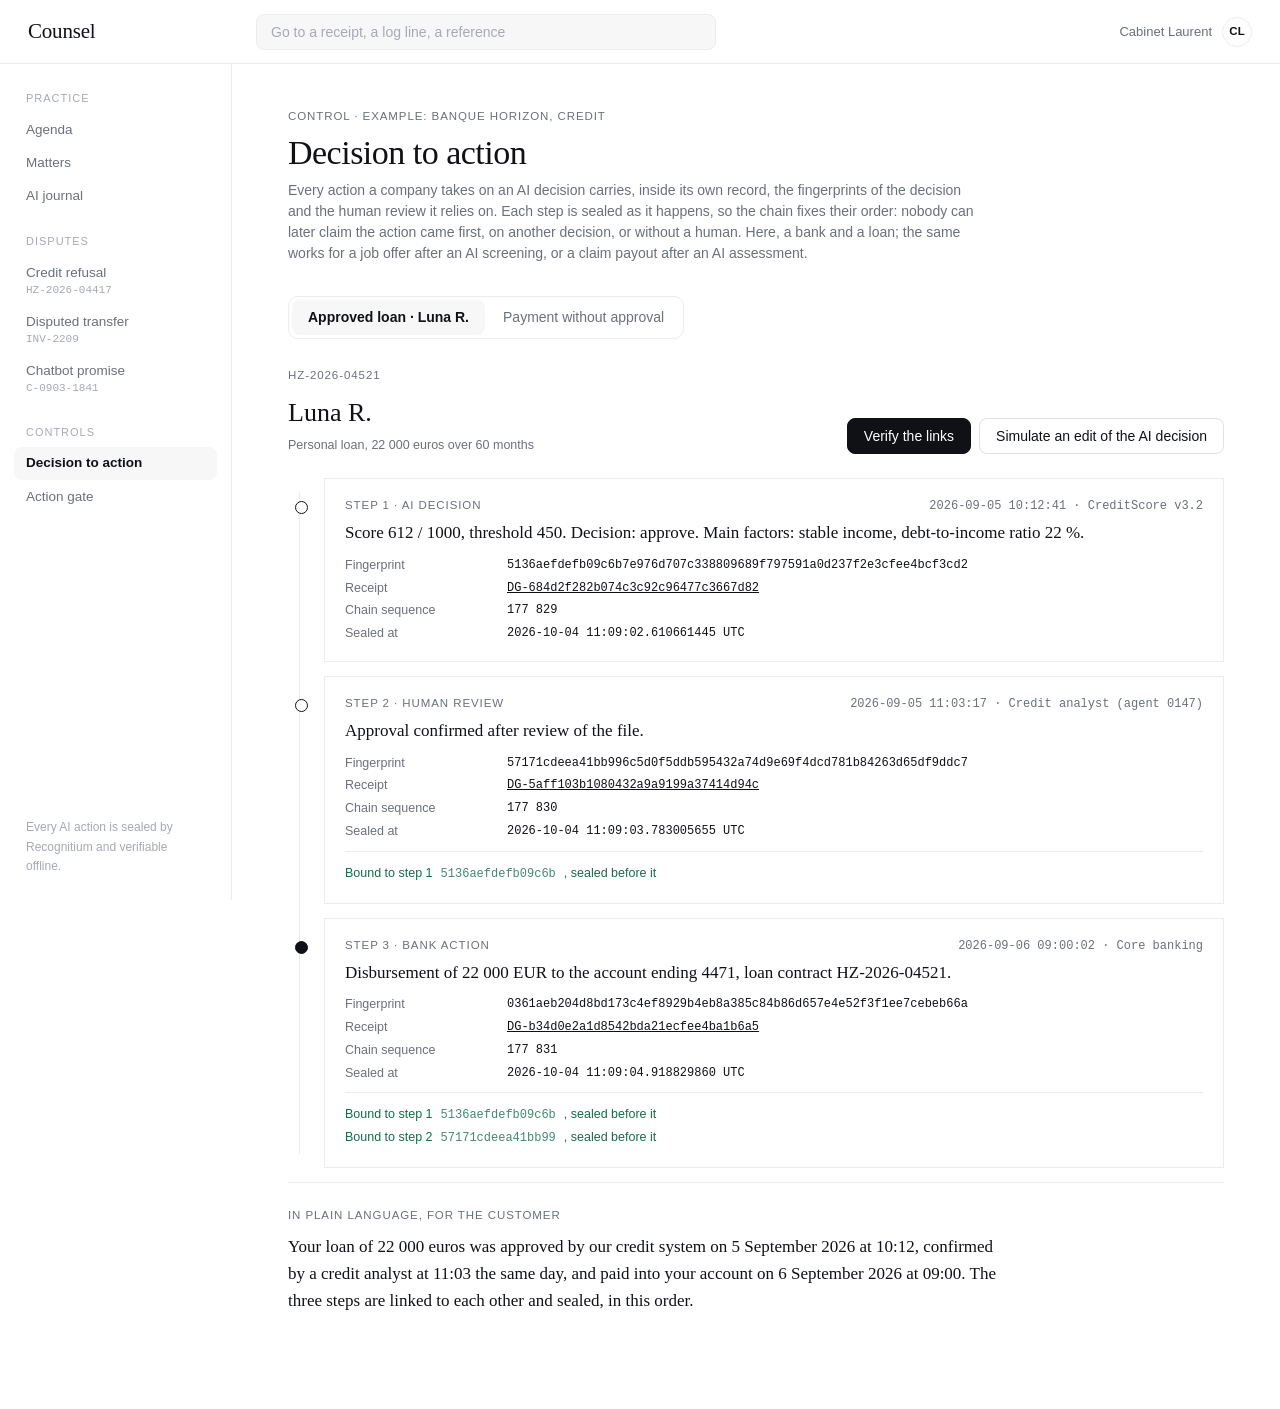
==== commit ac8bd61f: "Controls named for any high-risk AI, not only money: Decision to action and Action gate, with the ba" ====
--- a/binding.html
+++ b/binding.html
@@ -90,8 +90,8 @@
 <nav class="rail" id="rail"></nav>
 
 <main>
-  <div class="vh"><div class="eyebrow" id="eyebrow">Control · Banque Horizon · credit</div><h1 id="title">Decision to payment</h1>
-    <p class="lede" id="lede">Each bank action carries, inside its own record, the fingerprints of the AI decision and the human review it relies on. Each step is sealed as it happens, so the chain also fixes their order. Nobody can later claim the money moved first, on another decision, or without a human.</p></div>
+  <div class="vh"><div class="eyebrow" id="eyebrow">Control · example: Banque Horizon, credit</div><h1 id="title">Decision to action</h1>
+    <p class="lede" id="lede">Every action a company takes on an AI decision carries, inside its own record, the fingerprints of the decision and the human review it relies on. Each step is sealed as it happens, so the chain fixes their order: nobody can later claim the action came first, on another decision, or without a human. Here, a bank and a loan; the same works for a job offer after an AI screening, or a claim payout after an AI assessment.</p></div>
   <div class="seg" id="seg"><button data-case="0" class="on">Approved loan · Luna R.</button><button data-case="1">Payment without approval</button></div>
   <div id="case"></div>
 </main>
@@ -367,8 +367,8 @@
   const gate = location.hash === "#gate";
   if (gate) cur = 2; else if (cur === 2) cur = 0;
   $("seg").style.display = gate ? "none" : "";
-  $("title").textContent = gate ? "Payment gate" : "Decision to payment";
-  $("lede").textContent = gate ? "A bank changes state faster than any human can check. Before each payment commits, the gate verifies the decision it cites against the sealed chain, with SHA-256 only, then seals the outcome. Machines check every transition; people set the rules and review what is blocked." : LEDE_DECISION;
+  $("title").textContent = gate ? "Action gate" : "Decision to action";
+  $("lede").textContent = gate ? "A company acts faster than any human can check. Before each action commits, the gate verifies the decision it cites against the sealed chain, with SHA-256 only, then seals the outcome. Machines check every transition; people set the rules and review what is blocked. Here, one day of bank payments." : LEDE_DECISION;
   Shell.setActive(gate ? "gate" : "decision");
   render();
 }
